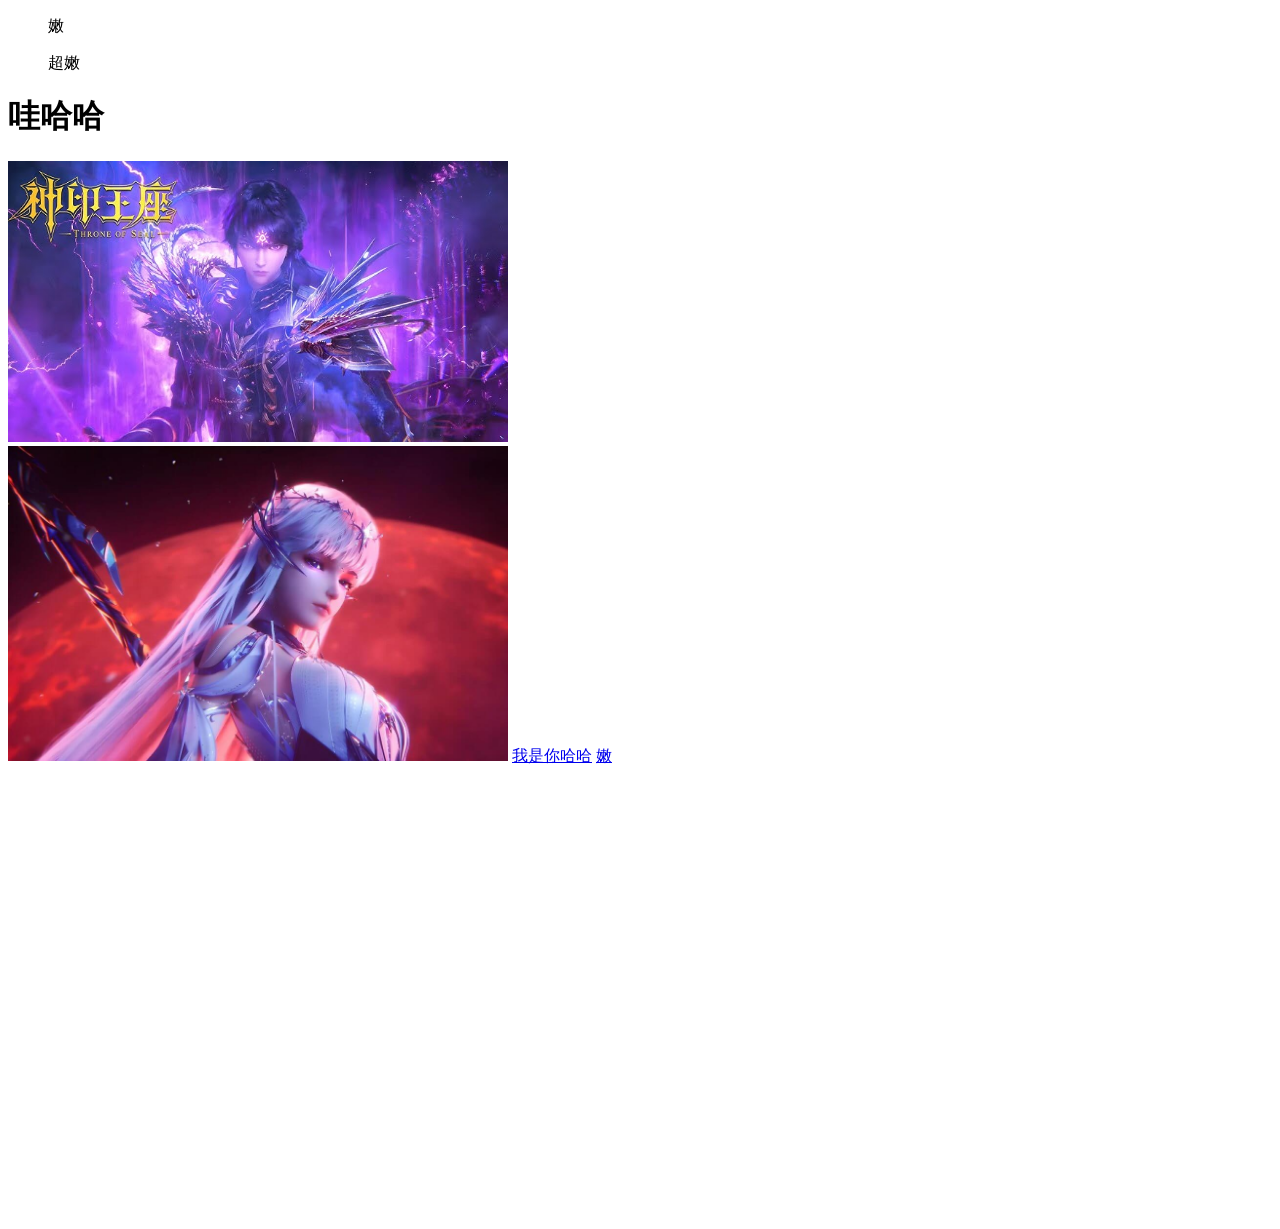
==== index.html @ b0426d31 "2026/3/13" ====
<!DOCTYPE html>
<html lang="zh-Hant-TW">
<head>
    <meta charset="UTF-8">
    <meta name="viewport" content="width=device-width, initial-scale=1.0">
    <title>Document</title>
</head>
<body>
    <ol>嫩</ol>
    <ol>超嫩</ol>
    <h1>哇哈哈</h1>
    <img src="龍皓晨.jpg" width="500">
    <br><img src="img/聖采兒.jpg"width=500>
   <a href="https://www.bdsh.ntpc.edu.tw/">我是你哈哈</a>
   <a href="nnn.html">嫩</a>

   <br><iframe src="https://www.google.com/maps/embed?pb=!1m18!1m12!1m3!1d3617.5159563236584!2d121.37316807537368!3d24.948554477871898!2m3!1f0!2f0!3f0!3m2!1i1024!2i768!4f13.1!3m3!1m2!1s0x34681c0ca7ee498b%3A0x3ffa48b382afe1b3!2z5paw5YyX5biC56uL5YyX5aSn6auY5Lit!5e0!3m2!1szh-TW!2stw!4v1773365252376!5m2!1szh-TW!2stw" width="600" height="450" style="border:0;" allowfullscreen="" loading="lazy" referrerpolicy="no-referrer-when-downgrade"></iframe>
</body>
</html>
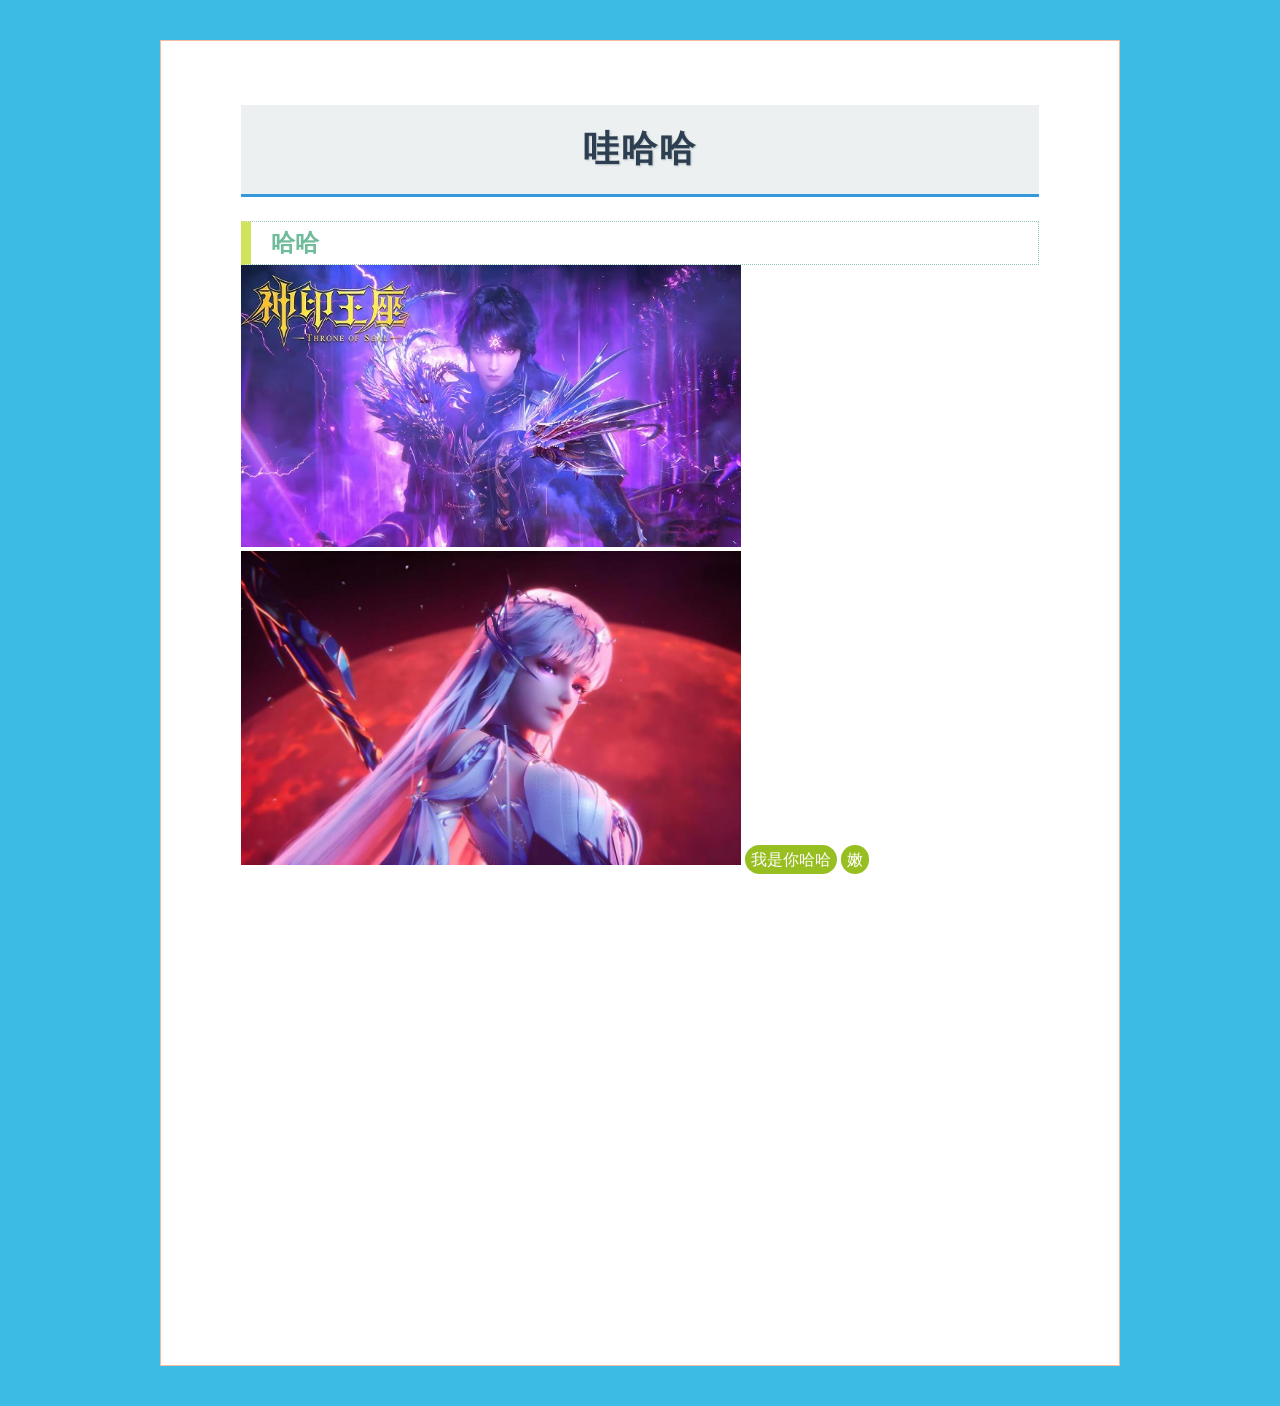
==== commit 32475e81: "2626" ====
--- a/index.html
+++ b/index.html
@@ -4,16 +4,24 @@
     <meta charset="UTF-8">
     <meta name="viewport" content="width=device-width, initial-scale=1.0">
     <title>Document</title>
+    <link href="style.css" rel="stylesheet">
+
 </head>
+
 <body>
-    <ol>嫩</ol>
-    <ol>超嫩</ol>
+
+<div id="wrap">
+    
     <h1>哇哈哈</h1>
+    <h2>哈哈</h2>
     <img src="龍皓晨.jpg" width="500">
     <br><img src="img/聖采兒.jpg"width=500>
    <a href="https://www.bdsh.ntpc.edu.tw/">我是你哈哈</a>
    <a href="nnn.html">嫩</a>
 
    <br><iframe src="https://www.google.com/maps/embed?pb=!1m18!1m12!1m3!1d3617.5159563236584!2d121.37316807537368!3d24.948554477871898!2m3!1f0!2f0!3f0!3m2!1i1024!2i768!4f13.1!3m3!1m2!1s0x34681c0ca7ee498b%3A0x3ffa48b382afe1b3!2z5paw5YyX5biC56uL5YyX5aSn6auY5Lit!5e0!3m2!1szh-TW!2stw!4v1773365252376!5m2!1szh-TW!2stw" width="600" height="450" style="border:0;" allowfullscreen="" loading="lazy" referrerpolicy="no-referrer-when-downgrade"></iframe>
+</div>
+
 </body>
+
 </html>
--- a/style.css
+++ b/style.css
@@ -0,0 +1,226 @@
+h1 {
+    color: #2c3e50; /* 深藍灰色文字 */
+    font-family: "Microsoft JhengHei", sans-serif; /* 字體 */
+    font-size: 36px; /* 字體大小 */
+    text-align: center; /* 文字置中 */
+    background-color: #ecf0f1; /* 淺灰色背景 */
+    padding: 20px; /* 內邊距 20px */
+    border-bottom: 3px solid #3498db; /* 底部加一條藍色實線 */
+    letter-spacing: 2px; /* 字元間距 */
+    text-shadow: 1px 1px 2px #bdc3c7; /* 加上淡淡的文字陰影 */
+  }
+  /* 對 p 段落的設定 */
+  p {
+    color: #34495e; /* 較深的灰色文字 */
+    font-size: 16px; /* 字體大小 */
+    line-height: 1.6; /* 1.6倍的行高，讓閱讀更舒適 */
+    width: 80%; /* 寬度為外層容器的 80% */
+    margin: 20px auto; /* 上下外邊距 20px，左右自動 (實現置中效果) */
+    padding: 15px; /* 內邊距 15px */
+    border: 1px dashed #7f8c8d; /* 1px 灰色虛線邊框 */
+    border-radius: 8px; /* 8px 的圓角 */
+    box-shadow: 0 4px 8px rgba(0,0,0,0.1); /* 加上淡淡的區塊陰影 */
+  }
+
+
+h2{
+	color: #6fbb9a;
+	border: #94c8b1 1px dotted;
+	border-left: #d0e35b 10px solid;
+	padding: 5px 20px;
+	margin-bottom: 0;
+}
+
+body{
+	background-color: #3abce4;
+	background-image: url(https://i.imgur.com/0C1CQ84.png);
+	background-repeat: repeat-x;
+}
+
+#wrap{
+	width: 798px;
+	margin: 40px auto;
+	padding: 40px 80px;
+	border: #f6bb9e 1px solid;
+	background-color: #fff;
+}
+
+a:link,a:visited
+{
+
+	color:#FFFFFF;
+	background-color:#98bf21;
+	text-align:center;
+	padding:6px;
+	text-decoration:none;
+	border-radius: 25px ;
+}
+
+a:hover,a:active
+{
+	background-color:#7A991A;
+	border-radius: 25px ;
+}
+:root{
+    --gold:#d4af37;
+    --rose:#ff6fa3;
+    --deep:#2b1b3a;
+    --glass: rgba(255,255,255,0.06);
+    --glow: 0 10px 30px rgba(212,175,55,0.18);
+}
+
+/* wrap 的華麗變體，套在 #wrap 上使用類別 .glam */
+#wrap.glam{
+    border-radius: 16px;
+    padding: 48px 96px;
+    background: linear-gradient(135deg, rgba(255,255,255,0.98), rgba(250,245,240,0.95));
+    border: 1px solid rgba(212,175,55,0.18);
+    box-shadow: var(--glow), inset 0 1px 0 rgba(255,255,255,0.6);
+    position: relative;
+    overflow: visible;
+}
+
+/* 流光效果條（可放在 #wrap.glam 內） */
+#wrap.glam::before{
+    content: "";
+    position: absolute;
+    left: -30%;
+    top: -20%;
+    width: 160%;
+    height: 50%;
+    background: linear-gradient(90deg, rgba(255,255,255,0.12) 0%, rgba(255,255,255,0.02) 50%, rgba(255,255,255,0.12) 100%);
+    transform: rotate(-12deg);
+    filter: blur(8px);
+    pointer-events: none;
+}
+
+/* 華麗標題，套給 h1 或其他標題加 class="glam-title" */
+.glam-title{
+    display: inline-block;
+    color: var(--deep);
+    background: linear-gradient(90deg, rgba(212,175,55,0.12), rgba(255,111,160,0.05));
+    padding: 12px 28px;
+    border-radius: 40px;
+    border: 1px solid rgba(212,175,55,0.14);
+    box-shadow: 0 6px 20px rgba(91,44,111,0.12), 0 1px 0 rgba(255,255,255,0.6) inset;
+    letter-spacing: 1.5px;
+    position: relative;
+}
+
+/* 華麗按鈕 */
+.glam-btn{
+    display:inline-block;
+    padding: 10px 20px;
+    color:#fff;
+    background: linear-gradient(180deg,var(--gold), #c9951f 60%, #a97a10);
+    border-radius: 28px;
+    text-decoration:none;
+    font-weight:600;
+    box-shadow: 0 8px 20px rgba(169,122,16,0.25), 0 2px 0 rgba(255,255,255,0.25) inset;
+    border: 1px solid rgba(255,255,255,0.14);
+    transition: transform .18s ease, box-shadow .18s ease;
+    text-shadow: 0 1px 0 rgba(0,0,0,0.25);
+}
+.glam-btn:hover{ transform: translateY(-3px); box-shadow: 0 18px 36px rgba(169,122,16,0.25); }
+
+/* 華麗卡片 */
+.glam-card{
+    background: linear-gradient(135deg, rgba(255,255,255,0.96), rgba(250,250,255,0.96));
+    border-radius: 12px;
+    padding: 18px;
+    border: 1px solid rgba(91,44,111,0.06);
+    box-shadow: 0 12px 30px rgba(43,27,58,0.08);
+    position: relative;
+    overflow: hidden;
+}
+
+/* 卡片上金色邊框裝飾 */
+.glam-card::after{
+    content:"";
+    position:absolute;
+    left: -30%;
+    top: -20%;
+    width:160%;
+    height:6px;
+    background: linear-gradient(90deg, rgba(212,175,55,0), rgba(212,175,55,0.95), rgba(212,175,55,0));
+    transform: rotate(-6deg);
+    opacity: .85;
+    pointer-events: none;
+}
+
+/* 貼紙 / 徽章 */
+.glam-badge{
+    display:inline-block;
+    padding:6px 12px;
+    background: linear-gradient(180deg,#fff7de,#ffefc7);
+    color:var(--deep);
+    border-radius: 999px;
+    border:1px solid rgba(212,175,55,0.22);
+    box-shadow: 0 6px 18px rgba(212,175,55,0.12);
+    font-weight:700;
+    text-transform:uppercase;
+    letter-spacing: .8px;
+}
+
+/* 華麗下劃線效果，套在任何行內元素上 */
+.fancy-underline{
+    position:relative;
+    padding-bottom:6px;
+}
+.fancy-underline::after{
+    content:"";
+    position:absolute;
+    left:0; right:0; bottom:0;
+    height:6px;
+    border-radius:6px;
+    background: linear-gradient(90deg,var(--gold), var(--rose));
+    filter: blur(6px);
+    opacity:.9;
+    transform: translateY(6px);
+    transition: transform .28s ease;
+}
+.fancy-underline:hover::after{ transform: translateY(0); }
+
+/* 玻璃閃耀動態小星光（放在 .glam-card 或 #wrap.glam 中） */
+.sparkle{
+    position:absolute;
+    inset:0;
+    pointer-events:none;
+    overflow:hidden;
+}
+.sparkle i{
+    position:absolute;
+    width:6px; height:6px;
+    background: radial-gradient(circle, rgba(255,255,255,1) 0%, rgba(255,255,255,0) 60%);
+    opacity:0;
+    transform: scale(.6);
+    animation: sparkle 3.2s linear infinite;
+    filter: blur(.6px);
+}
+.sparkle i:nth-child(1){ left:12%; top:20%; animation-delay:0s; }
+.sparkle i:nth-child(2){ left:68%; top:8%; animation-delay:.6s; }
+.sparkle i:nth-child(3){ left:46%; top:40%; animation-delay:1.1s; }
+.sparkle i:nth-child(4){ left:82%; top:62%; animation-delay:1.7s; }
+.sparkle i:nth-child(5){ left:18%; top:72%; animation-delay:2.4s; }
+
+@keyframes sparkle{
+    0%{ opacity:0; transform: scale(.4) translateY(6px); }
+    30%{ opacity:1; transform: scale(1.2) translateY(0); }
+    60%{ opacity:.6; transform: scale(.9) translateY(-4px); }
+    100%{ opacity:0; transform: scale(.4) translateY(-10px); }
+}
+
+/* 小型金屬光暈（可套在圖示或按鈕上） */
+.metal-glow{
+    position:relative;
+}
+.metal-glow::after{
+    content:"";
+    position:absolute;
+    right:-10px; top:-10px;
+    width:60px; height:60px;
+    background: radial-gradient(circle at 20% 20%, rgba(255,255,255,0.8), rgba(212,175,55,0.25) 40%, transparent 60%);
+    filter: blur(8px);
+    pointer-events:none;
+    opacity:.9;
+}
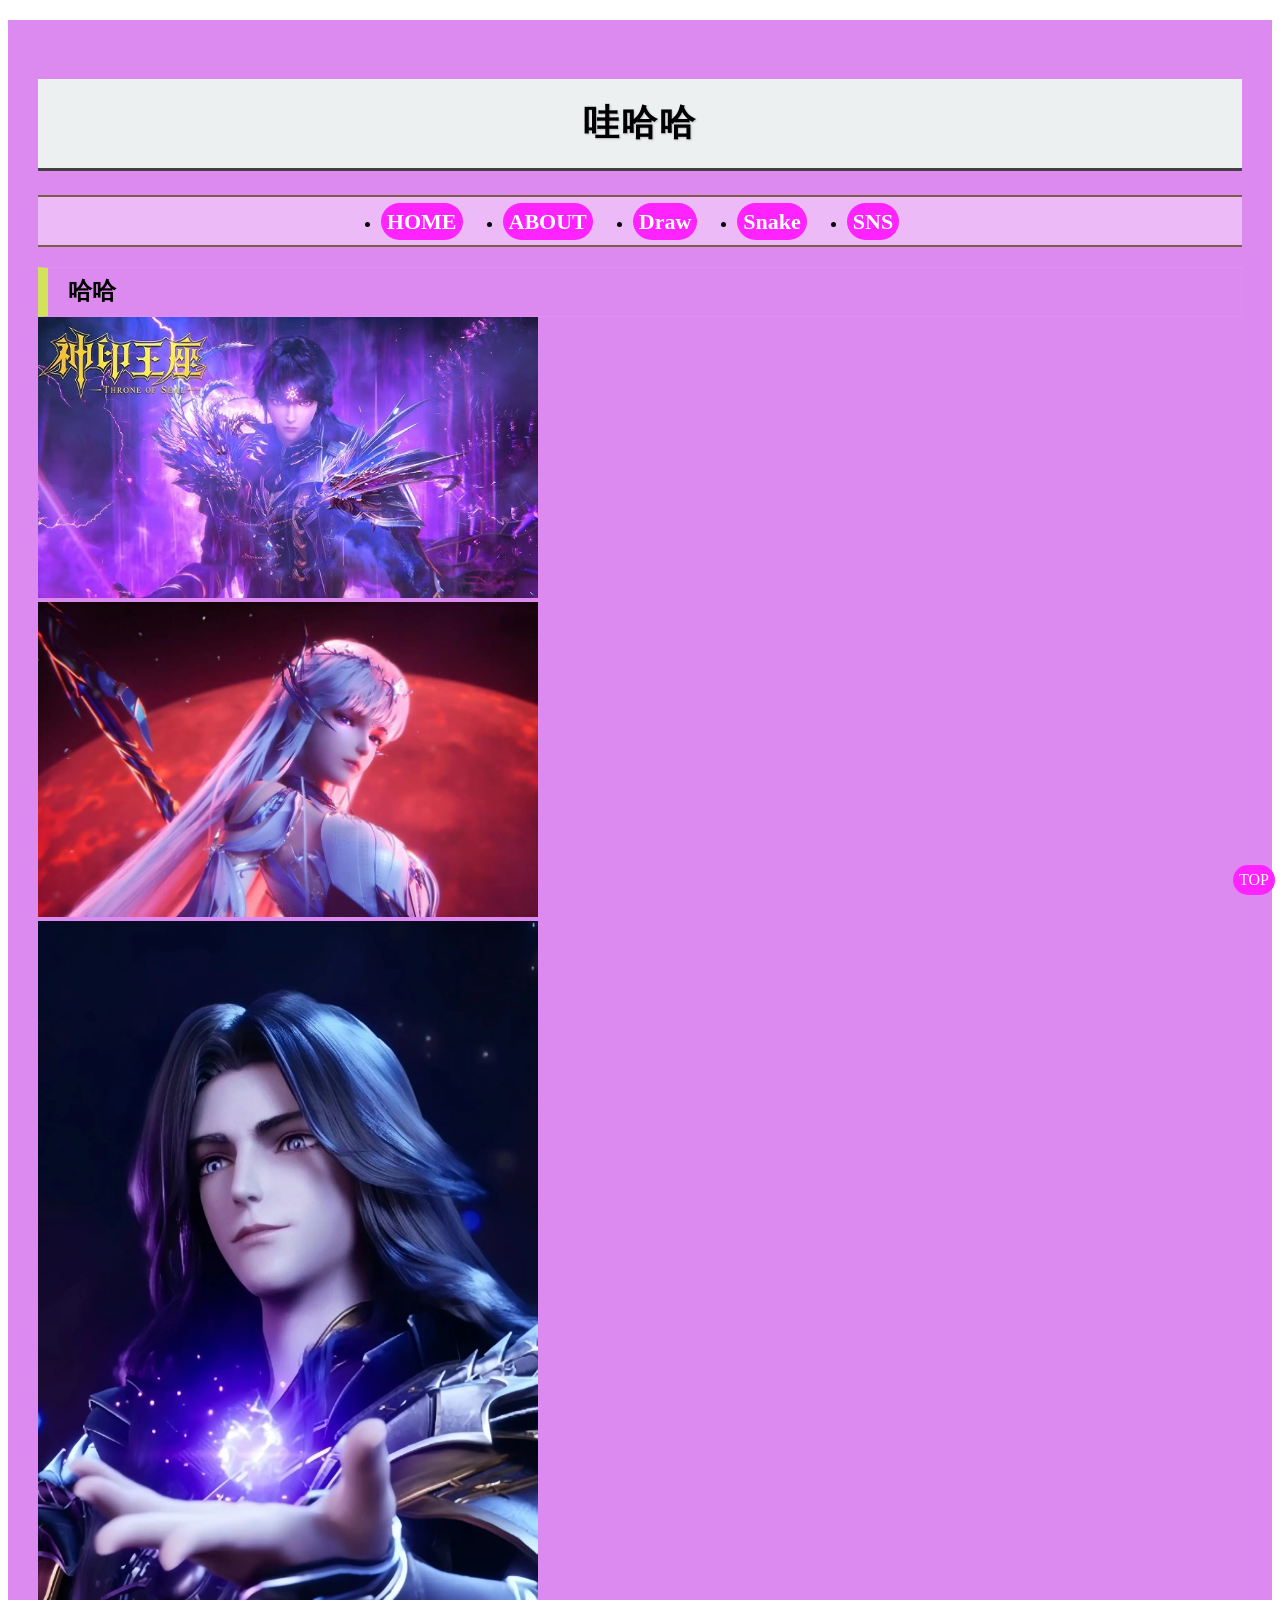
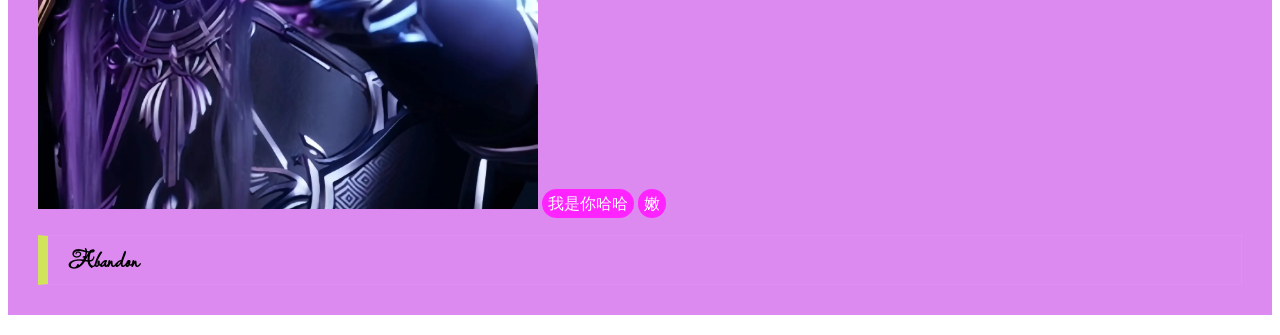
==== commit 5a3364ef: "2626" ====
--- a/index.html
+++ b/index.html
@@ -1,5 +1,6 @@
 <!DOCTYPE html>
 <html lang="zh-Hant-TW">
+
 <head>
     <meta charset="UTF-8">
     <meta name="viewport" content="width=device-width, initial-scale=1.0">
@@ -10,17 +11,33 @@
 
 <body>
 
-<div id="wrap">
+    <div class="a" id="wrap">
+        
+        <h1>哇哈哈</h1>
+        <header>
+            <nav>
+                <ul>
+                <li><a href="#">HOME</a></li>
+                <li><a href="#">ABOUT</a></li>
+                <li><a href="#">Draw</a></li>
+                <li><a href="#">Snake</a></li>
+                <li><a href="#">SNS</a></li>
+                </ul>
+            </nav>
+            </header>
+
+        <h2>哈哈</h2>
+        <img src="龍皓晨.jpg" width="500">
+        <br><img src="img/聖采兒.jpg"width=500>
+        <br><img src="img/楓秀.webp" width="500">
+    <a href="https://www.bdsh.ntpc.edu.tw/">我是你哈哈</a>
+    <a href="nnn.html">嫩</a>
+
+        <h2>Abandon </h2>
     
-    <h1>哇哈哈</h1>
-    <h2>哈哈</h2>
-    <img src="龍皓晨.jpg" width="500">
-    <br><img src="img/聖采兒.jpg"width=500>
-   <a href="https://www.bdsh.ntpc.edu.tw/">我是你哈哈</a>
-   <a href="nnn.html">嫩</a>
+    </div>
 
-   <br><iframe src="https://www.google.com/maps/embed?pb=!1m18!1m12!1m3!1d3617.5159563236584!2d121.37316807537368!3d24.948554477871898!2m3!1f0!2f0!3f0!3m2!1i1024!2i768!4f13.1!3m3!1m2!1s0x34681c0ca7ee498b%3A0x3ffa48b382afe1b3!2z5paw5YyX5biC56uL5YyX5aSn6auY5Lit!5e0!3m2!1szh-TW!2stw!4v1773365252376!5m2!1szh-TW!2stw" width="600" height="450" style="border:0;" allowfullscreen="" loading="lazy" referrerpolicy="no-referrer-when-downgrade"></iframe>
-</div>
+    <a href="#wrap" id="top">TOP</a>
 
 </body>
 
--- a/style.css
+++ b/style.css
@@ -1,11 +1,13 @@
+@import url('https://fonts.googleapis.com/css2?family=Lavishly+Yours&display=swap');
+
 h1 {
-    color: #2c3e50; /* 深藍灰色文字 */
+    color: #000000; /* 深藍灰色文字 */
     font-family: "Microsoft JhengHei", sans-serif; /* 字體 */
     font-size: 36px; /* 字體大小 */
     text-align: center; /* 文字置中 */
     background-color: #ecf0f1; /* 淺灰色背景 */
     padding: 20px; /* 內邊距 20px */
-    border-bottom: 3px solid #3498db; /* 底部加一條藍色實線 */
+    border-bottom: 3px solid #414141; /* 底部加一條藍色實線 */
     letter-spacing: 2px; /* 字元間距 */
     text-shadow: 1px 1px 2px #bdc3c7; /* 加上淡淡的文字陰影 */
   }
@@ -19,12 +21,13 @@
     padding: 15px; /* 內邊距 15px */
     border: 1px dashed #7f8c8d; /* 1px 灰色虛線邊框 */
     border-radius: 8px; /* 8px 的圓角 */
-    box-shadow: 0 4px 8px rgba(0,0,0,0.1); /* 加上淡淡的區塊陰影 */
+    box-shadow: 0 4px 8px rgba(56, 56, 56, 0.1); /* 加上淡淡的區塊陰影 */
   }
 
 
 h2{
-	color: #6fbb9a;
+	font-family: "Lavishly Yours", cursive;
+    color: #000000;
 	border: #94c8b1 1px dotted;
 	border-left: #d0e35b 10px solid;
 	padding: 5px 20px;
@@ -32,24 +35,19 @@
 }
 
 body{
-	background-color: #3abce4;
+	background-color: #ffffff;
 	background-image: url(https://i.imgur.com/0C1CQ84.png);
 	background-repeat: repeat-x;
 }
 
-#wrap{
-	width: 798px;
-	margin: 40px auto;
-	padding: 40px 80px;
-	border: #f6bb9e 1px solid;
-	background-color: #fff;
-}
+
+
 
 a:link,a:visited
 {
 
 	color:#FFFFFF;
-	background-color:#98bf21;
+	background-color:#ff23ff;
 	text-align:center;
 	padding:6px;
 	text-decoration:none;
@@ -69,158 +67,35 @@
     --glow: 0 10px 30px rgba(212,175,55,0.18);
 }
 
-/* wrap 的華麗變體，套在 #wrap 上使用類別 .glam */
-#wrap.glam{
-    border-radius: 16px;
-    padding: 48px 96px;
-    background: linear-gradient(135deg, rgba(255,255,255,0.98), rgba(250,245,240,0.95));
-    border: 1px solid rgba(212,175,55,0.18);
-    box-shadow: var(--glow), inset 0 1px 0 rgba(255,255,255,0.6);
-    position: relative;
-    overflow: visible;
+.a{
+margin:20px 0;
+padding:35px 30px 30px 30px;
+background-color:#dd8af0;
 }
 
-/* 流光效果條（可放在 #wrap.glam 內） */
-#wrap.glam::before{
-    content: "";
-    position: absolute;
-    left: -30%;
-    top: -20%;
-    width: 160%;
-    height: 50%;
-    background: linear-gradient(90deg, rgba(255,255,255,0.12) 0%, rgba(255,255,255,0.02) 50%, rgba(255,255,255,0.12) 100%);
-    transform: rotate(-12deg);
-    filter: blur(8px);
-    pointer-events: none;
+#top
+{
+	position:fixed;
+	bottom:5px;
+	right:5px;
 }
 
-/* 華麗標題，套給 h1 或其他標題加 class="glam-title" */
-.glam-title{
-    display: inline-block;
-    color: var(--deep);
-    background: linear-gradient(90deg, rgba(212,175,55,0.12), rgba(255,111,160,0.05));
-    padding: 12px 28px;
-    border-radius: 40px;
-    border: 1px solid rgba(212,175,55,0.14);
-    box-shadow: 0 6px 20px rgba(91,44,111,0.12), 0 1px 0 rgba(255,255,255,0.6) inset;
-    letter-spacing: 1.5px;
-    position: relative;
+header nav ul {
+  display: flex;
+  justify-content: center;
+  border-top: 2px solid #7c5d48;
+  border-bottom: 2px solid #7c5d48;
+  background-color: rgba(255,255,255,0.42);
+  padding: 12px 0px 10px;
 }
-
-/* 華麗按鈕 */
-.glam-btn{
-    display:inline-block;
-    padding: 10px 20px;
-    color:#fff;
-    background: linear-gradient(180deg,var(--gold), #c9951f 60%, #a97a10);
-    border-radius: 28px;
-    text-decoration:none;
-    font-weight:600;
-    box-shadow: 0 8px 20px rgba(169,122,16,0.25), 0 2px 0 rgba(255,255,255,0.25) inset;
-    border: 1px solid rgba(255,255,255,0.14);
-    transition: transform .18s ease, box-shadow .18s ease;
-    text-shadow: 0 1px 0 rgba(0,0,0,0.25);
+header nav ul li {
+  margin: 0 20px;
 }
-.glam-btn:hover{ transform: translateY(-3px); box-shadow: 0 18px 36px rgba(169,122,16,0.25); }
-
-/* 華麗卡片 */
-.glam-card{
-    background: linear-gradient(135deg, rgba(255,255,255,0.96), rgba(250,250,255,0.96));
-    border-radius: 12px;
-    padding: 18px;
-    border: 1px solid rgba(91,44,111,0.06);
-    box-shadow: 0 12px 30px rgba(43,27,58,0.08);
-    position: relative;
-    overflow: hidden;
+header nav ul li a {
+  font-size: 22px;
+  font-weight: bold;
+  color: #a06239;
 }
-
-/* 卡片上金色邊框裝飾 */
-.glam-card::after{
-    content:"";
-    position:absolute;
-    left: -30%;
-    top: -20%;
-    width:160%;
-    height:6px;
-    background: linear-gradient(90deg, rgba(212,175,55,0), rgba(212,175,55,0.95), rgba(212,175,55,0));
-    transform: rotate(-6deg);
-    opacity: .85;
-    pointer-events: none;
+header nav ul li a:hover {
+  text-decoration: underline double;
 }
-
-/* 貼紙 / 徽章 */
-.glam-badge{
-    display:inline-block;
-    padding:6px 12px;
-    background: linear-gradient(180deg,#fff7de,#ffefc7);
-    color:var(--deep);
-    border-radius: 999px;
-    border:1px solid rgba(212,175,55,0.22);
-    box-shadow: 0 6px 18px rgba(212,175,55,0.12);
-    font-weight:700;
-    text-transform:uppercase;
-    letter-spacing: .8px;
-}
-
-/* 華麗下劃線效果，套在任何行內元素上 */
-.fancy-underline{
-    position:relative;
-    padding-bottom:6px;
-}
-.fancy-underline::after{
-    content:"";
-    position:absolute;
-    left:0; right:0; bottom:0;
-    height:6px;
-    border-radius:6px;
-    background: linear-gradient(90deg,var(--gold), var(--rose));
-    filter: blur(6px);
-    opacity:.9;
-    transform: translateY(6px);
-    transition: transform .28s ease;
-}
-.fancy-underline:hover::after{ transform: translateY(0); }
-
-/* 玻璃閃耀動態小星光（放在 .glam-card 或 #wrap.glam 中） */
-.sparkle{
-    position:absolute;
-    inset:0;
-    pointer-events:none;
-    overflow:hidden;
-}
-.sparkle i{
-    position:absolute;
-    width:6px; height:6px;
-    background: radial-gradient(circle, rgba(255,255,255,1) 0%, rgba(255,255,255,0) 60%);
-    opacity:0;
-    transform: scale(.6);
-    animation: sparkle 3.2s linear infinite;
-    filter: blur(.6px);
-}
-.sparkle i:nth-child(1){ left:12%; top:20%; animation-delay:0s; }
-.sparkle i:nth-child(2){ left:68%; top:8%; animation-delay:.6s; }
-.sparkle i:nth-child(3){ left:46%; top:40%; animation-delay:1.1s; }
-.sparkle i:nth-child(4){ left:82%; top:62%; animation-delay:1.7s; }
-.sparkle i:nth-child(5){ left:18%; top:72%; animation-delay:2.4s; }
-
-@keyframes sparkle{
-    0%{ opacity:0; transform: scale(.4) translateY(6px); }
-    30%{ opacity:1; transform: scale(1.2) translateY(0); }
-    60%{ opacity:.6; transform: scale(.9) translateY(-4px); }
-    100%{ opacity:0; transform: scale(.4) translateY(-10px); }
-}
-
-/* 小型金屬光暈（可套在圖示或按鈕上） */
-.metal-glow{
-    position:relative;
-}
-.metal-glow::after{
-    content:"";
-    position:absolute;
-    right:-10px; top:-10px;
-    width:60px; height:60px;
-    background: radial-gradient(circle at 20% 20%, rgba(255,255,255,0.8), rgba(212,175,55,0.25) 40%, transparent 60%);
-    filter: blur(8px);
-    pointer-events:none;
-    opacity:.9;
-}
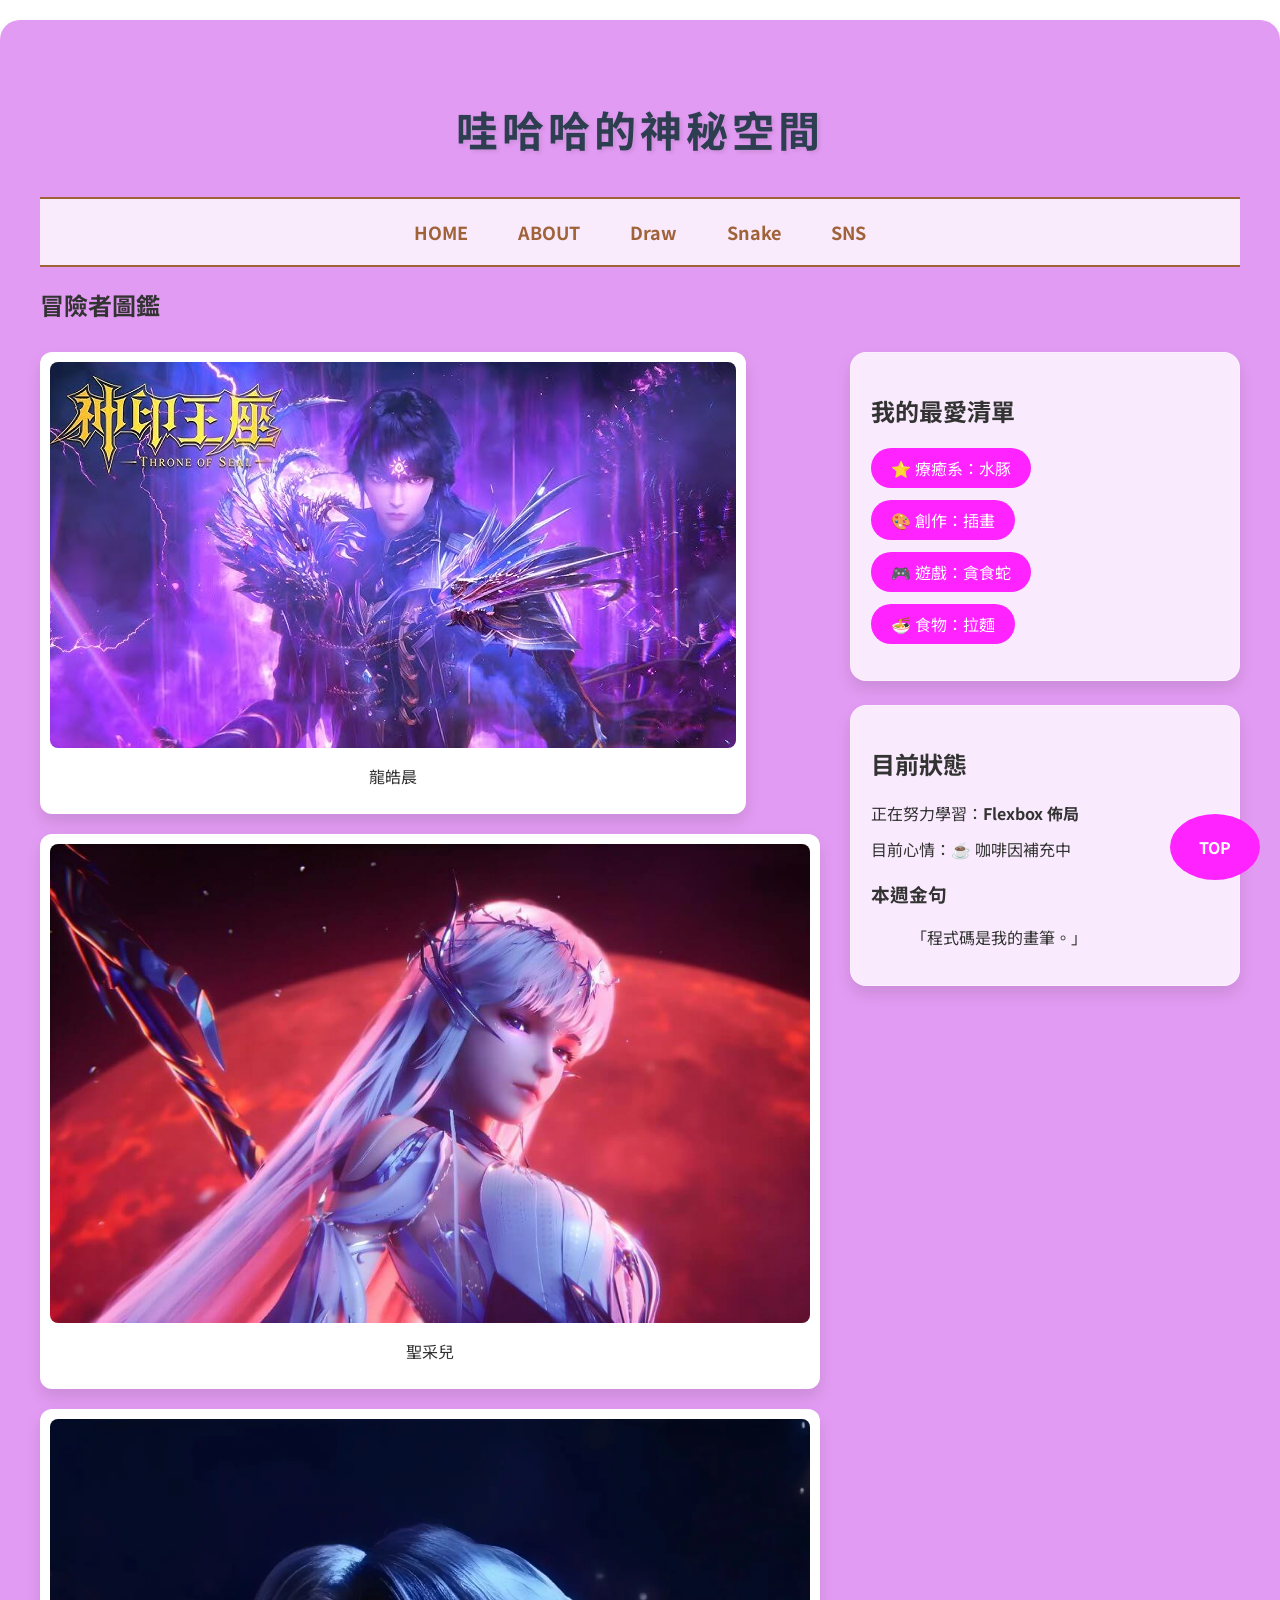
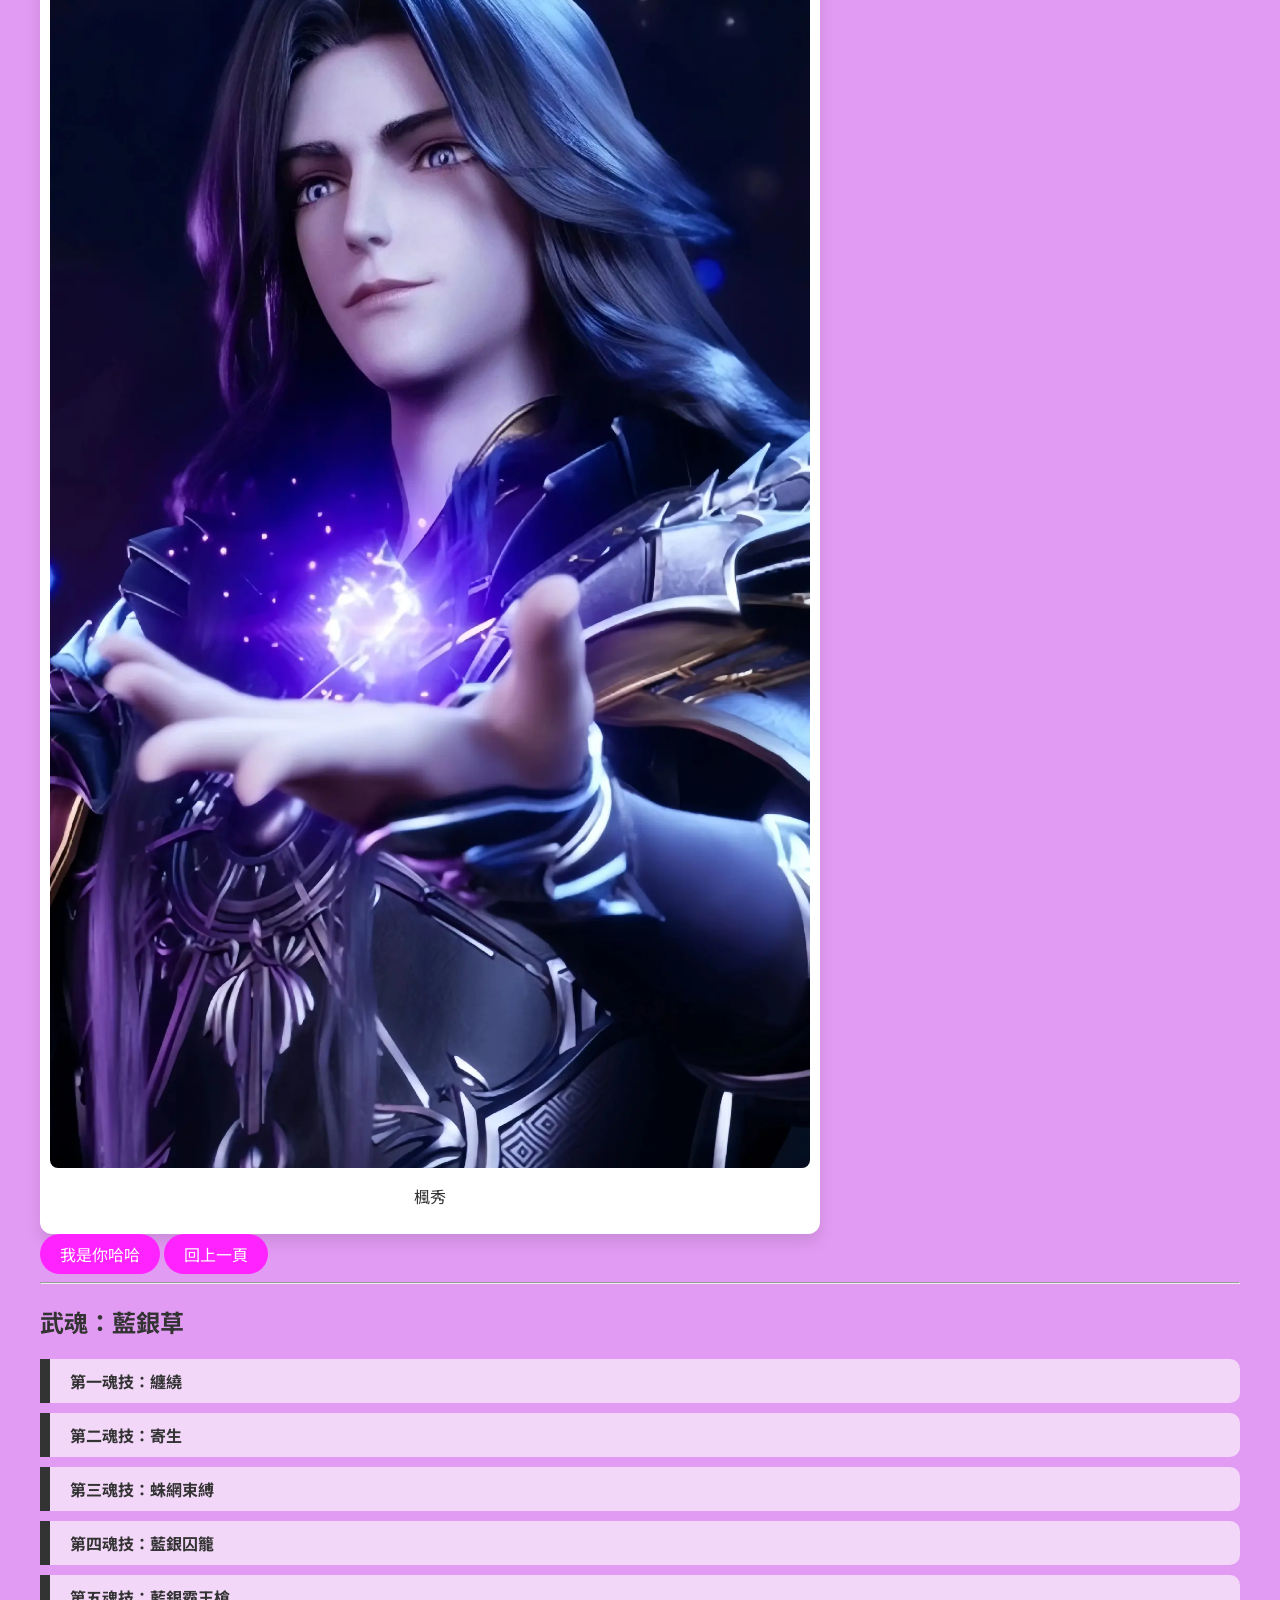
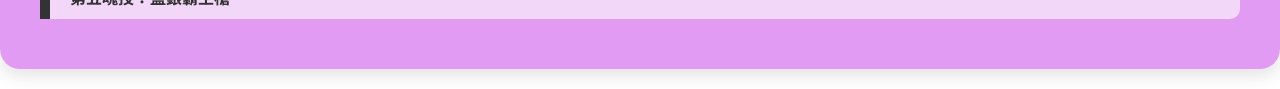
==== commit 104ad037: "410" ====
--- a/index.html
+++ b/index.html
@@ -4,41 +4,85 @@
 <head>
     <meta charset="UTF-8">
     <meta name="viewport" content="width=device-width, initial-scale=1.0">
-    <title>Document</title>
+    <title>我的冒險日誌 - 哇哈哈</title>
     <link href="style.css" rel="stylesheet">
-
 </head>
 
 <body>
 
-    <div class="a" id="wrap">
+    <div class="container">
         
-        <h1>哇哈哈</h1>
         <header>
-            <nav>
+            <h1>哇哈哈的神秘空間</h1>
+            <nav class="main-nav">
                 <ul>
-                <li><a href="#">HOME</a></li>
-                <li><a href="#">ABOUT</a></li>
-                <li><a href="#">Draw</a></li>
-                <li><a href="#">Snake</a></li>
-                <li><a href="#">SNS</a></li>
+                    <li><a href="#">HOME</a></li>
+                    <li><a href="#">ABOUT</a></li>
+                    <li><a href="#">Draw</a></li>
+                    <li><a href="#">Snake</a></li>
+                    <li><a href="#">SNS</a></li>
                 </ul>
             </nav>
-            </header>
+        </header>
 
-        <h2>哈哈</h2>
-        <img src="龍皓晨.jpg" width="500">
-        <br><img src="img/聖采兒.jpg"width=500>
-        <br><img src="img/楓秀.webp" width="500">
-    <a href="https://www.bdsh.ntpc.edu.tw/">我是你哈哈</a>
-    <a href="nnn.html">嫩</a>
+        <h2>冒險者圖鑑</h2>
 
-        <h2>Abandon </h2>
-    
+        <div id="wrap">
+            
+            <section class="gallery">
+                <div class="img-card"><img src="龍皓晨.jpg" alt="龍皓晨"><p>龍皓晨</p></div>
+                <div class="img-card"><img src="img/聖采兒.jpg" alt="聖采兒"><p>聖采兒</p></div>
+                <div class="img-card"><img src="img/楓秀.webp" alt="楓秀"><p>楓秀</p></div>
+            </section>
+
+            <aside>
+                <nav class="info-box">
+                    <h2>我的最愛清單</h2>
+                    <ul>
+                        <li><a href="#">⭐ 療癒系：水豚</a></li>
+                        <li><a href="#">🎨 創作：插畫</a></li>
+                        <li><a href="#">🎮 遊戲：貪食蛇</a></li>
+                        <li><a href="#">🍜 食物：拉麵</a></li>
+                    </ul>
+                </nav>
+
+                <nav class="info-box status-box">
+                    <h2>目前狀態</h2>
+                    <ul>
+                        <li>正在努力學習：<strong>Flexbox 佈局</strong></li>
+                        <li>目前心情：☕ 咖啡因補充中</li>
+                        <li>
+                            <div class="quote-section">
+                                <h3>本週金句</h3>
+                                <blockquote>「程式碼是我的畫筆。」</blockquote>
+                            </div>
+                        </li>
+                    </ul>
+                </nav>
+            </aside>
+        </div>
+
+        <div class="external-links">
+            <a href="https://www.bdsh.ntpc.edu.tw/" target="_blank">我是你哈哈</a>
+            <a href="nnn.html" class="btn-alt">回上一頁</a>
+        </div>
+
+        <hr>
+
+        <section class="spirit-rings">
+            <h2>武魂：藍銀草</h2>
+            <div class="ring-list">
+                <h4 class="ring-1">第一魂技：纏繞</h4>
+                <h4 class="ring-2">第二魂技：寄生</h4>
+                <h4 class="ring-3">第三魂技：蛛網束縛</h4>
+                <h4 class="ring-4">第四魂技：藍銀囚籠</h4>
+                <h4 class="ring-5">第五魂技：藍銀霸王槍</h4>
+            </div>
+        </section>
+        
     </div>
 
     <a href="#wrap" id="top">TOP</a>
 
 </body>
-
 </html>
--- a/style.css
+++ b/style.css
@@ -1,101 +1,184 @@
-@import url('https://fonts.googleapis.com/css2?family=Lavishly+Yours&display=swap');
+/* 引入字體 */
+@import url('https://fonts.googleapis.com/css2?family=Noto+Sans+TC:wght@400;700&family=Lavishly+Yours&display=swap');
 
-h1 {
-    color: #000000; /* 深藍灰色文字 */
-    font-family: "Microsoft JhengHei", sans-serif; /* 字體 */
-    font-size: 36px; /* 字體大小 */
-    text-align: center; /* 文字置中 */
-    background-color: #ecf0f1; /* 淺灰色背景 */
-    padding: 20px; /* 內邊距 20px */
-    border-bottom: 3px solid #414141; /* 底部加一條藍色實線 */
-    letter-spacing: 2px; /* 字元間距 */
-    text-shadow: 1px 1px 2px #bdc3c7; /* 加上淡淡的文字陰影 */
-  }
-  /* 對 p 段落的設定 */
-  p {
-    color: #34495e; /* 較深的灰色文字 */
-    font-size: 16px; /* 字體大小 */
-    line-height: 1.6; /* 1.6倍的行高，讓閱讀更舒適 */
-    width: 80%; /* 寬度為外層容器的 80% */
-    margin: 20px auto; /* 上下外邊距 20px，左右自動 (實現置中效果) */
-    padding: 15px; /* 內邊距 15px */
-    border: 1px dashed #7f8c8d; /* 1px 灰色虛線邊框 */
-    border-radius: 8px; /* 8px 的圓角 */
-    box-shadow: 0 4px 8px rgba(56, 56, 56, 0.1); /* 加上淡淡的區塊陰影 */
-  }
-
-
-h2{
-	font-family: "Lavishly Yours", cursive;
-    color: #000000;
-	border: #94c8b1 1px dotted;
-	border-left: #d0e35b 10px solid;
-	padding: 5px 20px;
-	margin-bottom: 0;
+/* 定義全域變數，方便統一管理配色 */
+:root {
+    --primary-color: #a06239;
+    --accent-color: #ff23ff;
+    --bg-light: #fdf6ff;
+    --glass-bg: rgba(255, 255, 255, 0.8);
+    --shadow: 0 8px 15px rgba(0, 0, 0, 0.1);
 }
 
-body{
-	background-color: #ffffff;
-	background-image: url(https://i.imgur.com/0C1CQ84.png);
-	background-repeat: repeat-x;
+/* 基本頁面設定 */
+body {
+    margin: 0;
+    padding: 0;
+    font-family: "Microsoft JhengHei", "Noto Sans TC", sans-serif;
+    background-color: #ffffff;
+    background-image: url(https://i.imgur.com/0C1CQ84.png);
+    background-repeat: repeat-x;
+    color: #333;
 }
 
-
-
-
-a:link,a:visited
-{
-
-	color:#FFFFFF;
-	background-color:#ff23ff;
-	text-align:center;
-	padding:6px;
-	text-decoration:none;
-	border-radius: 25px ;
+/* 主容器 */
+.container {
+    max-width: 1200px;
+    margin: 20px auto;
+    padding: 40px;
+    background-color: rgba(221, 138, 240, 0.85); /* 半透明紫色背景 */
+    border-radius: 20px;
+    box-shadow: var(--shadow);
 }
 
-a:hover,a:active
-{
-	background-color:#7A991A;
-	border-radius: 25px ;
-}
-:root{
-    --gold:#d4af37;
-    --rose:#ff6fa3;
-    --deep:#2b1b3a;
-    --glass: rgba(255,255,255,0.06);
-    --glow: 0 10px 30px rgba(212,175,55,0.18);
+/* 標題樣式 */
+h1 {
+    color: #2c3e50;
+    font-size: 42px;
+    text-align: center;
+    padding: 10px;
+    letter-spacing: 4px;
+    text-shadow: 2px 2px 4px rgba(0,0,0,0.1);
 }
 
-.a{
-margin:20px 0;
-padding:35px 30px 30px 30px;
-background-color:#dd8af0;
+/* 導覽列美化 */
+.main-nav ul {
+    display: flex;
+    justify-content: center;
+    list-style: none;
+    padding: 15px 0;
+    border-top: 2px solid var(--primary-color);
+    border-bottom: 2px solid var(--primary-color);
+    background: var(--glass-bg);
+    gap: 30px; /* 項目間距 */
 }
 
-#top
-{
-	position:fixed;
-	bottom:5px;
-	right:5px;
+.main-nav ul li a {
+    font-size: 18px;
+    font-weight: bold;
+    color: var(--primary-color);
+    text-decoration: none;
+    transition: 0.3s; /* 平滑過渡動畫 */
+    background: none; /* 移除原本預設的紫色背景 */
+    padding: 5px 10px;
 }
 
-header nav ul {
-  display: flex;
-  justify-content: center;
-  border-top: 2px solid #7c5d48;
-  border-bottom: 2px solid #7c5d48;
-  background-color: rgba(255,255,255,0.42);
-  padding: 12px 0px 10px;
+.main-nav ul li a:hover {
+    color: var(--accent-color);
+    transform: translateY(-3px); /* 懸浮微動效 */
 }
-header nav ul li {
-  margin: 0 20px;
+
+/* 內容區 Flex 佈局 */
+#wrap {
+    display: flex;
+    justify-content: space-between;
+    gap: 30px;
+    margin-top: 30px;
 }
-header nav ul li a {
-  font-size: 22px;
-  font-weight: bold;
-  color: #a06239;
+
+/* 圖片展示卡片化 */
+.gallery {
+    flex: 2; /* 佔據較多空間 */
+    display: flex;
+    flex-wrap: wrap;
+    gap: 20px;
 }
-header nav ul li a:hover {
-  text-decoration: underline double;
+
+.img-card {
+    background: white;
+    padding: 10px;
+    border-radius: 12px;
+    box-shadow: var(--shadow);
+    text-align: center;
+    transition: 0.3s;
 }
+
+.img-card:hover {
+    transform: scale(1.05);
+}
+
+.img-card img {
+    border-radius: 8px;
+    display: block;
+    max-width: 100%;
+    height: auto;
+}
+
+/* 側邊資訊欄 */
+aside {
+    flex: 1; /* 佔據較少空間 */
+}
+
+.info-box {
+    border-radius: 16px;
+    background-color: var(--glass-bg);
+    backdrop-filter: blur(5px); /* 毛玻璃效果 */
+    box-shadow: var(--shadow);
+    padding: 20px;
+    margin-bottom: 24px;
+    border: 1px solid rgba(255,255,255,0.3);
+}
+
+.info-box ul {
+    list-style: none;
+    padding: 0;
+}
+
+.info-box li {
+    margin-bottom: 12px;
+}
+
+/* 鏈結按鈕樣式 */
+a:link, a:visited {
+    color: #FFFFFF;
+    background-color: var(--accent-color);
+    padding: 8px 20px;
+    text-decoration: none;
+    border-radius: 50px;
+    display: inline-block;
+    transition: 0.3s;
+}
+
+a:hover {
+    background-color: #7A991A;
+    box-shadow: 0 4px 12px rgba(122, 153, 26, 0.4);
+}
+
+/* 魂環特殊設計 */
+.spirit-rings h4 {
+    margin: 10px 0;
+    border-left: 10px solid;
+    padding: 10px 20px;
+    background: rgba(255,255,255,0.6);
+    border-radius: 0 10px 10px 0;
+}
+
+.ring-1 { border-color: #ffff00; } /* 黃色魂環 */
+.ring-2 { border-color: #ffff00; }
+.ring-3 { border-color: #7f00ff; } /* 紫色魂環 */
+.ring-4 { border-color: #7f00ff; }
+.ring-5 { border-color: #000000; } /* 黑色魂環 */
+
+/* TOP 按鈕固定位置 */
+#top {
+    position: fixed;
+    bottom: 20px;
+    right: 20px;
+    width: 50px;
+    height: 50px;
+    line-height: 50px;
+    text-align: center;
+    border-radius: 50%;
+    font-weight: bold;
+    z-index: 100;
+}
+
+/* 響應式設定：手機瀏覽時垂直排列 */
+@media (max-width: 768px) {
+    #wrap {
+        flex-direction: column;
+    }
+    .container {
+        padding: 15px;
+    }
+}
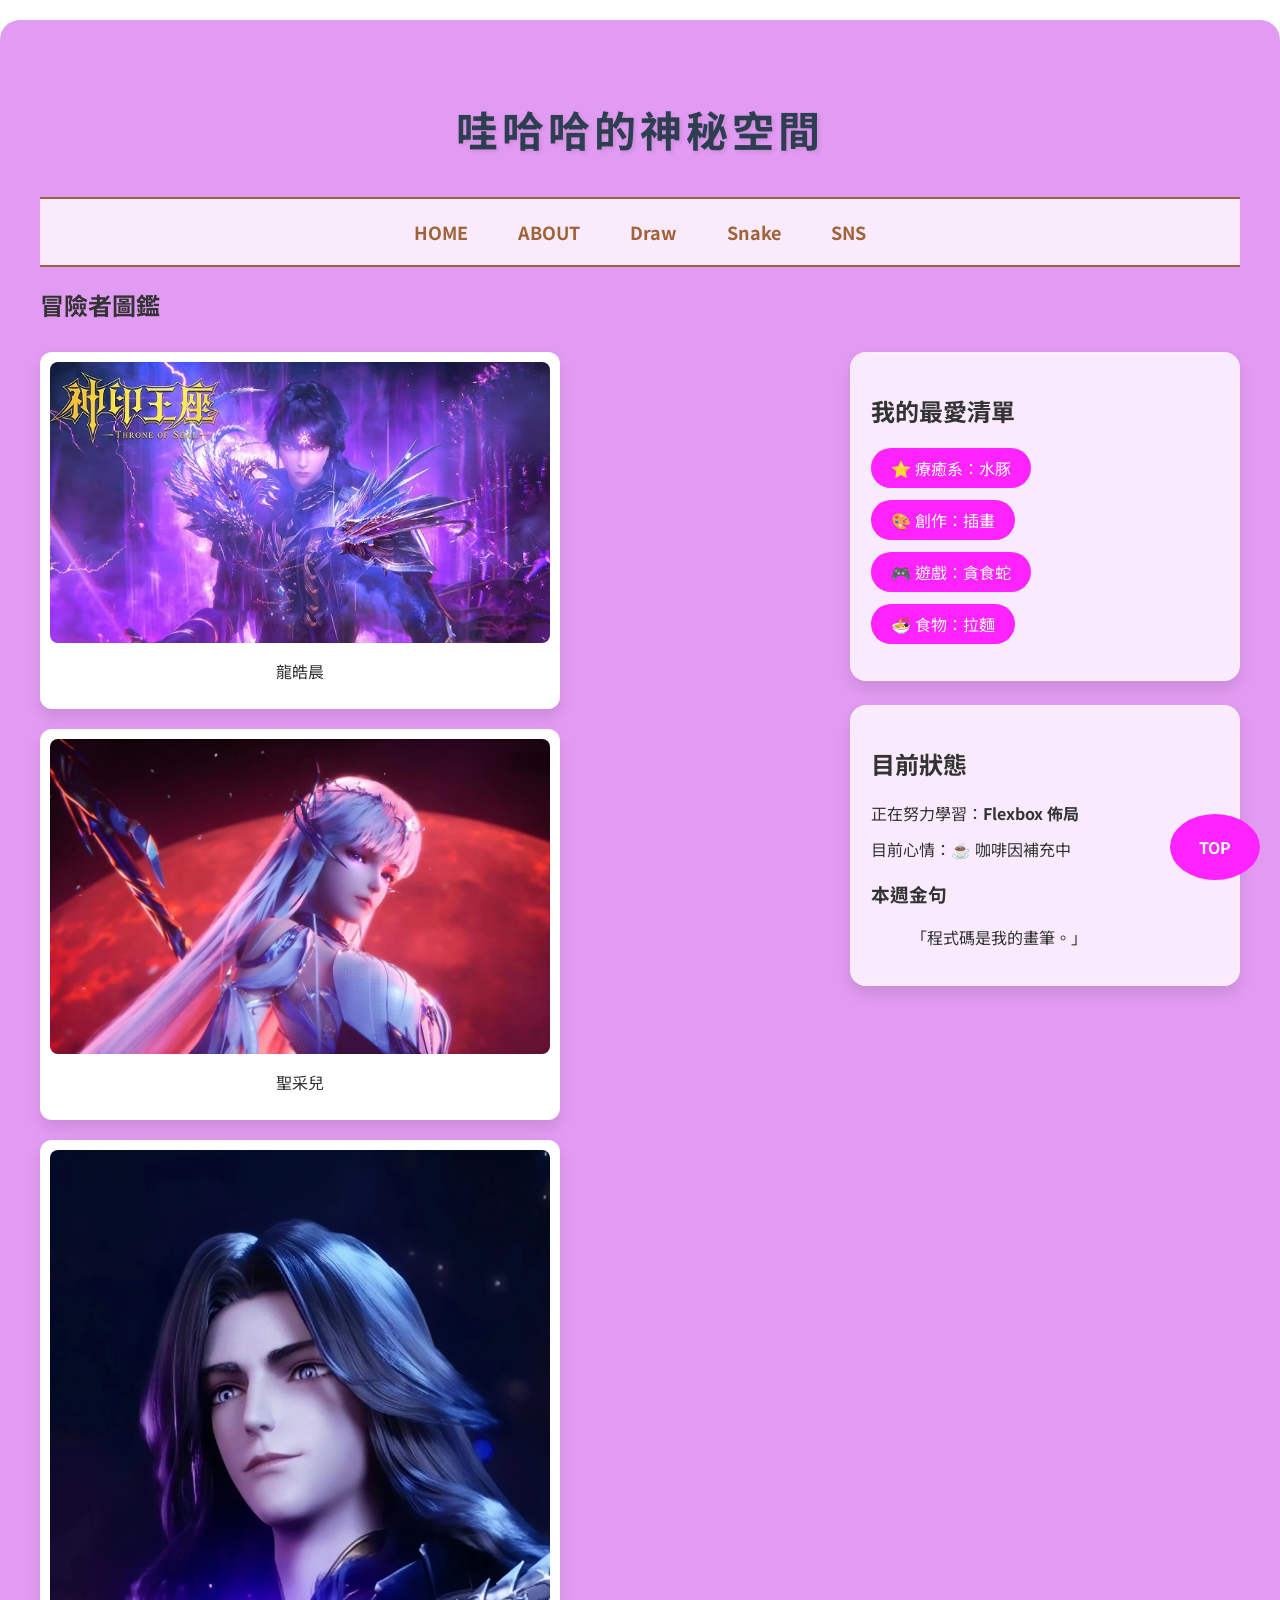
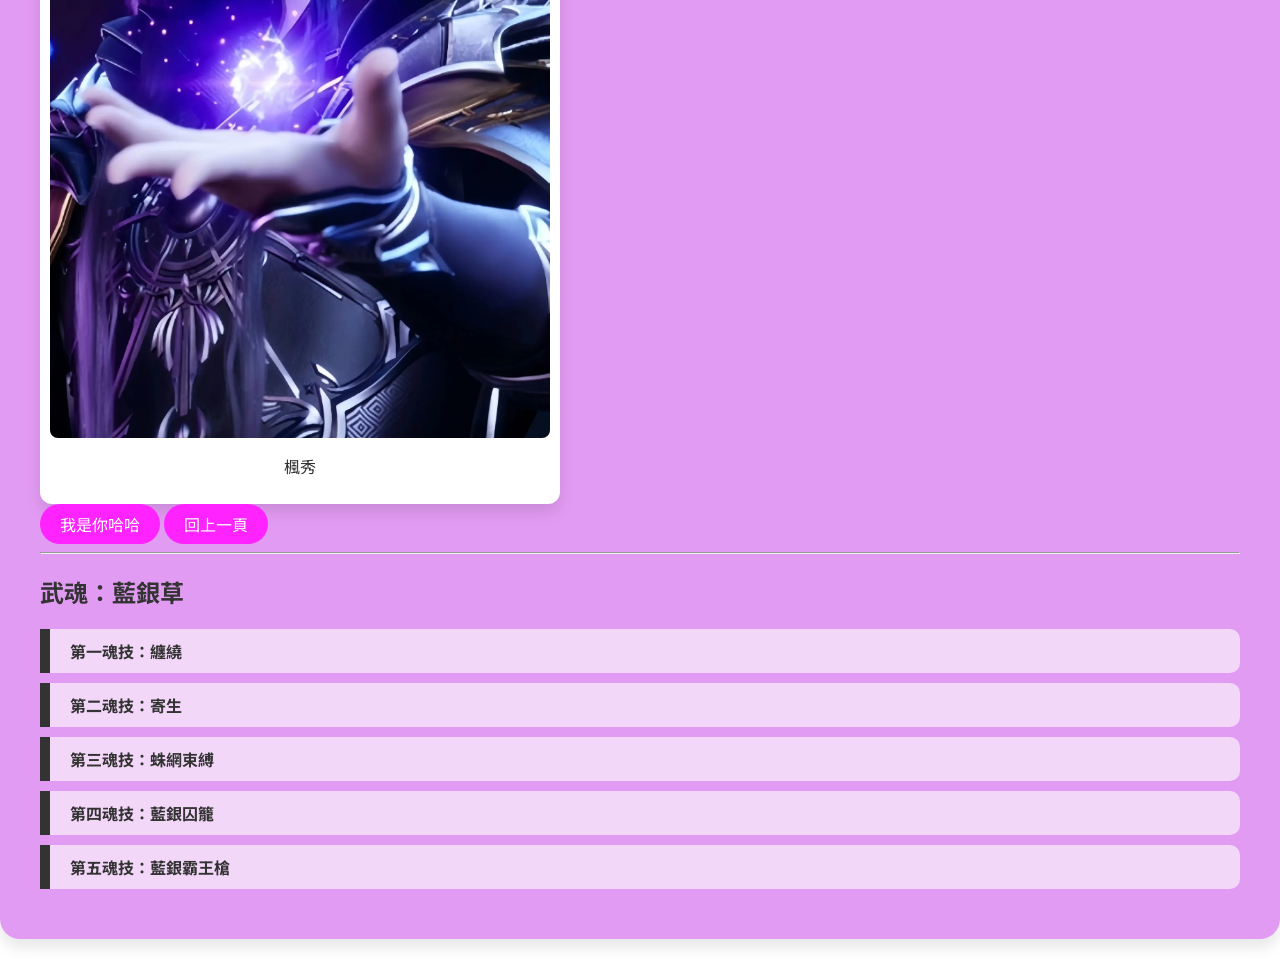
==== commit 7e3a177b: "22" ====
--- a/index.html
+++ b/index.html
@@ -30,9 +30,9 @@
         <div id="wrap">
             
             <section class="gallery">
-                <div class="img-card"><img src="龍皓晨.jpg" alt="龍皓晨"><p>龍皓晨</p></div>
-                <div class="img-card"><img src="img/聖采兒.jpg" alt="聖采兒"><p>聖采兒</p></div>
-                <div class="img-card"><img src="img/楓秀.webp" alt="楓秀"><p>楓秀</p></div>
+                <div class="img-card"><img src="龍皓晨.jpg" alt="龍皓晨" width="500"><p>龍皓晨</p></div>
+                <div class="img-card"><img src="img/聖采兒.jpg" alt="聖采兒" width="500"><p>聖采兒</p></div>
+                <div class="img-card"><img src="img/楓秀.webp" alt="楓秀" width="500"><p>楓秀</p></div>
             </section>
 
             <aside>
